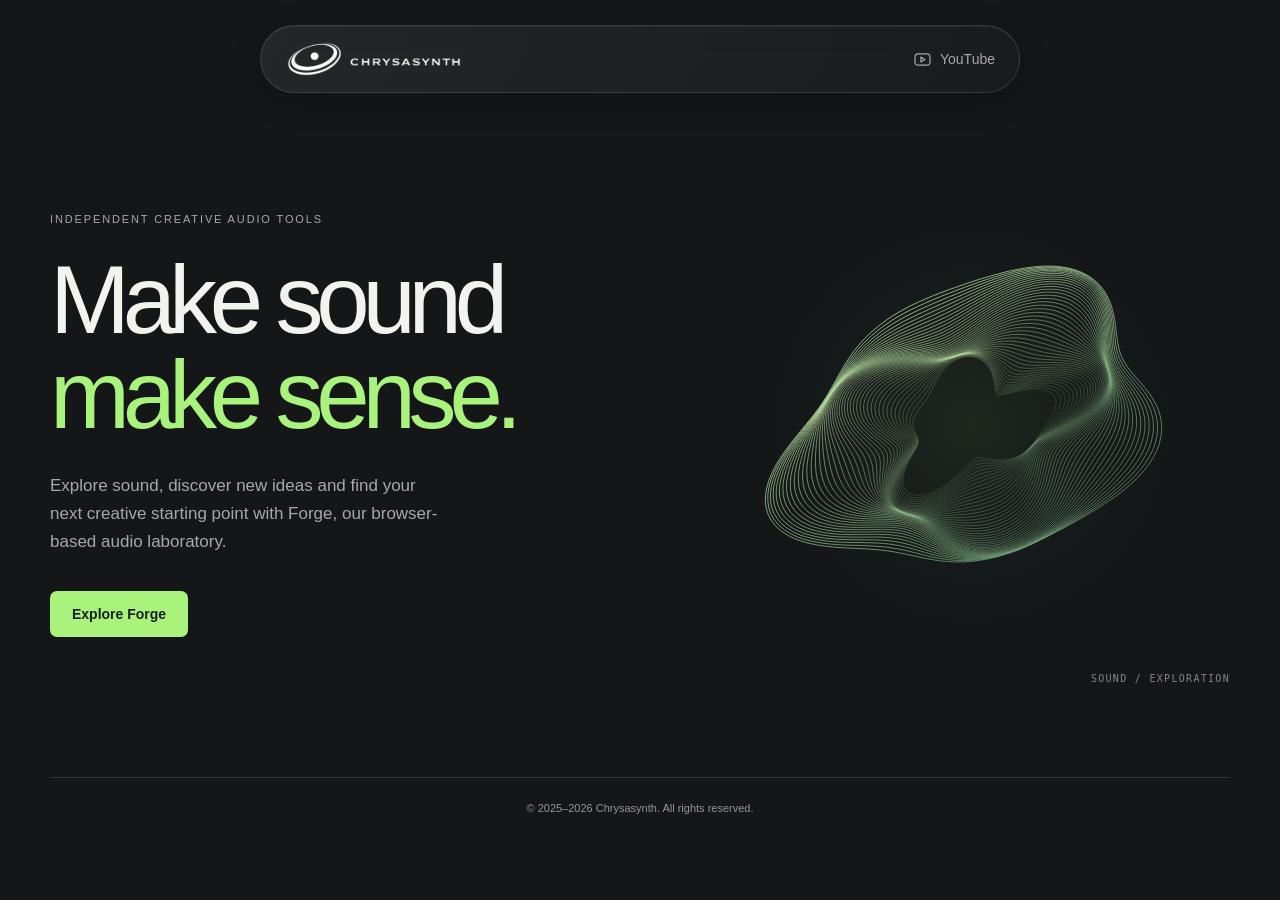
==== index.html @ 1974810e "Add files via upload" ====
<!doctype html>
<html lang="en"><head><meta charset="utf-8"><meta name="viewport" content="width=device-width,initial-scale=1"><meta name="theme-color" content="#141618"><meta name="description" content="Chrysasynth creates tools for sound exploration, music production and sound design. Discover Forge, our browser-based creative audio laboratory."><link rel="canonical" href="https://chrysasynth.com/"><title>Chrysasynth — Make sound make sense.</title><style>
:root{color-scheme:dark;--bg:#141618;--fg:#f2f3ef;--muted:#a4aaa7;--accent:#a9f27c}*{box-sizing:border-box}body{margin:0;background:var(--bg);color:var(--fg);font-family:Arial,Helvetica,sans-serif;-webkit-font-smoothing:antialiased}a{color:inherit;text-decoration:none}a:focus-visible{outline:2px solid var(--accent);outline-offset:6px}.wrap{width:min(1180px,calc(100% - 100px));margin:auto}.header{height:94px;display:flex;align-items:center;justify-content:space-between;gap:20px}.logo{width:195px;height:auto;display:block}.nav{display:flex;align-items:center;gap:30px;font-size:14px}.nav a{color:var(--muted)}.nav a:hover{color:var(--fg)}.nav a:last-child{color:var(--accent)}.hero{display:grid;grid-template-columns:1.1fr .9fr;align-items:center;min-height:calc(100svh - 220px);gap:30px;padding:55px 0 75px}.copy{position:relative;z-index:1}.kicker{font-size:11px;letter-spacing:.17em;text-transform:uppercase;color:var(--muted);margin:0 0 27px}h1{font-size:clamp(58px,7.5vw,112px);font-weight:500;letter-spacing:-.075em;line-height:.99;margin:0 0 30px}h1 span{display:block;color:var(--accent)}.intro{font-size:17px;color:var(--muted);line-height:1.65;max-width:400px;margin:0 0 35px}.cta{display:inline-flex;align-items:center;gap:30px;color:#182016;background:var(--accent);padding:15px 22px;border-radius:7px;font-size:14px;font-weight:bold;transition:background .2s,transform .2s}.cta:hover{background:#c1ffa0;transform:translateY(-2px)}.art{width:100%;min-width:0;position:relative;aspect-ratio:1/1}.art svg{display:block;width:100%;height:100%;overflow:visible}.caption{position:absolute;bottom:0;right:0;color:#7f8882;font:10px monospace;letter-spacing:.13em}.footer{display:flex;justify-content:space-between;align-items:center;gap:20px;padding:32px 0 35px;border-top:1px solid #303532;color:var(--muted);font-size:12px}.footbrand{display:grid;gap:8px}.footbrand .logo{width:155px}.footbrand span{padding-left:37px}.footright{text-align:right;line-height:1.8}.footright a{color:var(--fg)}.footright a:hover{color:var(--accent)}@media(max-width:780px){.wrap{width:calc(100% - 44px)}.header{height:76px}.logo{width:154px}.nav{gap:16px;font-size:13px}.hero{grid-template-columns:1fr;gap:20px;padding:55px 0 35px;min-height:auto}h1{font-size:clamp(54px,12vw,90px)}.art{max-width:420px;justify-self:center}.footer{align-items:flex-start;gap:24px;flex-wrap:wrap}.footright{text-align:left}.footbrand span{padding-left:0}}@media(prefers-reduced-motion:reduce){*{transition:none!important}}

/* Floating glass navigation; the rest of the page remains flat. */
.header{height:68px;margin:25px auto 0;width:min(100%,760px);padding:0 24px;border:1px solid rgba(255,255,255,.12);border-radius:34px;background:linear-gradient(115deg,rgba(255,255,255,.075),rgba(255,255,255,.025));backdrop-filter:blur(18px);-webkit-backdrop-filter:blur(18px);box-shadow:0 8px 32px rgba(0,0,0,.16),inset 0 1px 0 rgba(255,255,255,.055)}.header .logo{width:178px}.nav{gap:14px}.nav a:last-child{color:var(--muted)}.nav a:hover,.nav a:last-child:hover{color:var(--accent)}.social{display:flex;align-items:center;gap:8px}.social svg{width:19px;height:19px}.hero{min-height:calc(100svh - 216px)}.art{cursor:crosshair;isolation:isolate;touch-action:pan-y}.art svg{overflow:visible;pointer-events:auto}.art .caption{pointer-events:none}.footer{padding:25px 0 30px}.footright{font-size:12px}.cta{gap:0}
@media(max-width:780px){.header{height:60px;width:100%;margin-top:18px;padding:0 18px}.header .logo{width:150px}.hero{min-height:auto;padding-top:60px}.footer{flex-direction:column;gap:18px}.footright{text-align:left}.art{cursor:default}}@media(max-width:360px){.header .logo{width:126px}.header{padding:0 14px}.social{gap:5px}}@media(prefers-reduced-motion:reduce){.art{cursor:crosshair}.cta:hover{transform:none}}

.footer{display:flex;justify-content:center;align-items:center;text-align:center;border-top:1px solid #303532;padding:22px 0 28px;color:#929994;font-size:11px;line-height:1.6}.header .logo{cursor:default}@media(max-width:780px){.footer{align-items:center;justify-content:center;gap:0;padding:20px 0 25px}}

body{overflow-x:clip}.art{cursor:default;isolation:auto;pointer-events:none;touch-action:auto}.art svg{pointer-events:none;overflow:visible}.header,.footer{position:relative;z-index:2}.copy{z-index:2}.art .caption{z-index:1}.hero{isolation:isolate}#sheen{display:none}
</style></head><body><div class="wrap"><header class="header"><img class="logo" src="logo.png" alt="Chrysasynth"><nav class="nav" aria-label="Main navigation"><a class="social" href="https://www.youtube.com/@Chrysasynth" target="_blank" rel="noopener noreferrer"><svg viewBox="0 0 24 24" fill="none" stroke="currentColor" stroke-width="1.5" stroke-linejoin="round" aria-hidden="true"><rect x="2.5" y="5" width="19" height="14" rx="4"/><path d="m10 9 5 3-5 3Z"/></svg>YouTube</a></nav></header><main class="hero"><div class="copy"><p class="kicker">Independent creative audio tools</p><h1>Make sound<span>make sense.</span></h1><p class="intro">Explore sound, discover new ideas and find your next creative starting point with Forge, our browser-based audio laboratory.</p><a class="cta" href="https://forge.chrysasynth.com/">Explore Forge</a></div><div class="art" aria-hidden="true"><svg viewBox="0 0 500 500"><defs><radialGradient id="halo"><stop stop-color="#6aa34d" stop-opacity=".13"/><stop offset="1" stop-color="#141618" stop-opacity="0"/></radialGradient><linearGradient id="stroke" x1="0" y1="0" x2="1" y2="1"><stop stop-color="#d9ffb6"/><stop offset="1" stop-color="#507e60"/></linearGradient><radialGradient id="light" gradientUnits="userSpaceOnUse" cx="250" cy="250" r="145"><stop stop-color="#efffda" stop-opacity=".30"/><stop offset="1" stop-color="#a9f27c" stop-opacity="0"/></radialGradient></defs><circle cx="250" cy="250" r="240" fill="url(#halo)"/><g id="waves" fill="none" stroke="url(#stroke)" stroke-width=".85"></g><circle id="sheen" cx="250" cy="250" r="240" fill="url(#light)" opacity="0" pointer-events="none"/></svg><span class="caption">SOUND / EXPLORATION</span></div></main><footer class="footer"><span>© 2025–2026 Chrysasynth. All rights reserved.</span></footer></div><script>
(() => {
const g=document.getElementById('waves'), art=document.querySelector('.art'), light=document.getElementById('light'), sheen=document.getElementById('sheen');
const reduced=matchMedia('(prefers-reduced-motion: reduce)');
const paths=Array.from({length:46},(_,j)=>{const p=document.createElementNS('http://www.w3.org/2000/svg','path');p.setAttribute('opacity',(.24+j*.014).toFixed(2));g.appendChild(p);return p});
const samples=Array.from({length:145},(_,i)=>{let t=i/144*Math.PI*2;return {t,c:Math.cos(t),s:Math.sin(t)}});
let current={x:250,y:250,m:0},target={...current},frame=0,last=0;
function draw(){
 const m=current.m, vx=current.x-250,vy=current.y-250, dist=Math.hypot(vx,vy), ux=dist?vx/dist:0,uy=dist?vy/dist:0;
 const a=-.42+Math.tanh(vx/550)*.13*m,ca=Math.cos(a),sa=Math.sin(a);
 paths.forEach((p,j)=>{let d='';samples.forEach(({t,c,s},i)=>{
 let r=70+j*2.6+18*Math.sin(3*t+j*.105)+10*Math.cos(5*t-j*.07);
 let x=r*c,y=r*s*.69,X=x*ca-y*sa,Y=x*sa+y*ca;
 // Broad, continuous attraction: the facing side stretches more than the far side.
 let facing=(X*ux+Y*uy)/(Math.hypot(X,Y)||1);
 let pull=Math.pow(Math.max(0,(facing+1)/2),2.6);
 // A bounded magnetic field: the sculpture stretches, but never chases the cursor.
 let reach=185*Math.tanh(Math.max(0,dist-65)/300)*m*(.035+.965*pull);
 let layer=.82+.18*j/(paths.length-1);
 X+=ux*reach*layer;Y+=uy*reach*layer;
 let ripple=m*6*Math.sin(t*4+j*.12);X+=c*ripple;Y+=s*ripple;
 d+=(i?'L':'M')+(250+X).toFixed(1)+' '+(250+Y).toFixed(1);
 });p.setAttribute('d',d+'Z');p.setAttribute('opacity',(.24+j*.014).toFixed(2));});
}
function tick(now){frame=0;const dt=last?Math.min(50,now-last):16;last=now;const ease=1-Math.exp(-dt/250);for(const k of ['x','y','m'])current[k]+=(target[k]-current[k])*ease;draw();if(Math.abs(current.x-target.x)+Math.abs(current.y-target.y)+Math.abs(current.m-target.m)*100>.15)frame=requestAnimationFrame(tick);else{current={...target};draw();last=0}}
function schedule(){if(reduced.matches){current={...target};draw();return}if(!frame)frame=requestAnimationFrame(tick)}
function reset(){target={x:250,y:250,m:0};schedule()}
window.addEventListener('pointermove',e=>{if(e.pointerType==='touch')return;const svg=art.querySelector('svg'), matrix=svg.getScreenCTM();if(!matrix)return;const point=new DOMPoint(e.clientX,e.clientY).matrixTransform(matrix.inverse());target={x:point.x,y:point.y,m:1};schedule()},{passive:true});
document.documentElement.addEventListener('pointerleave',reset);window.addEventListener('blur',reset);window.addEventListener('resize',reset);reduced.addEventListener('change',()=>{if(frame)cancelAnimationFrame(frame);frame=0;last=0;current={x:250,y:250,m:0};target={...current};draw()});

draw();
})();
</script></body></html>
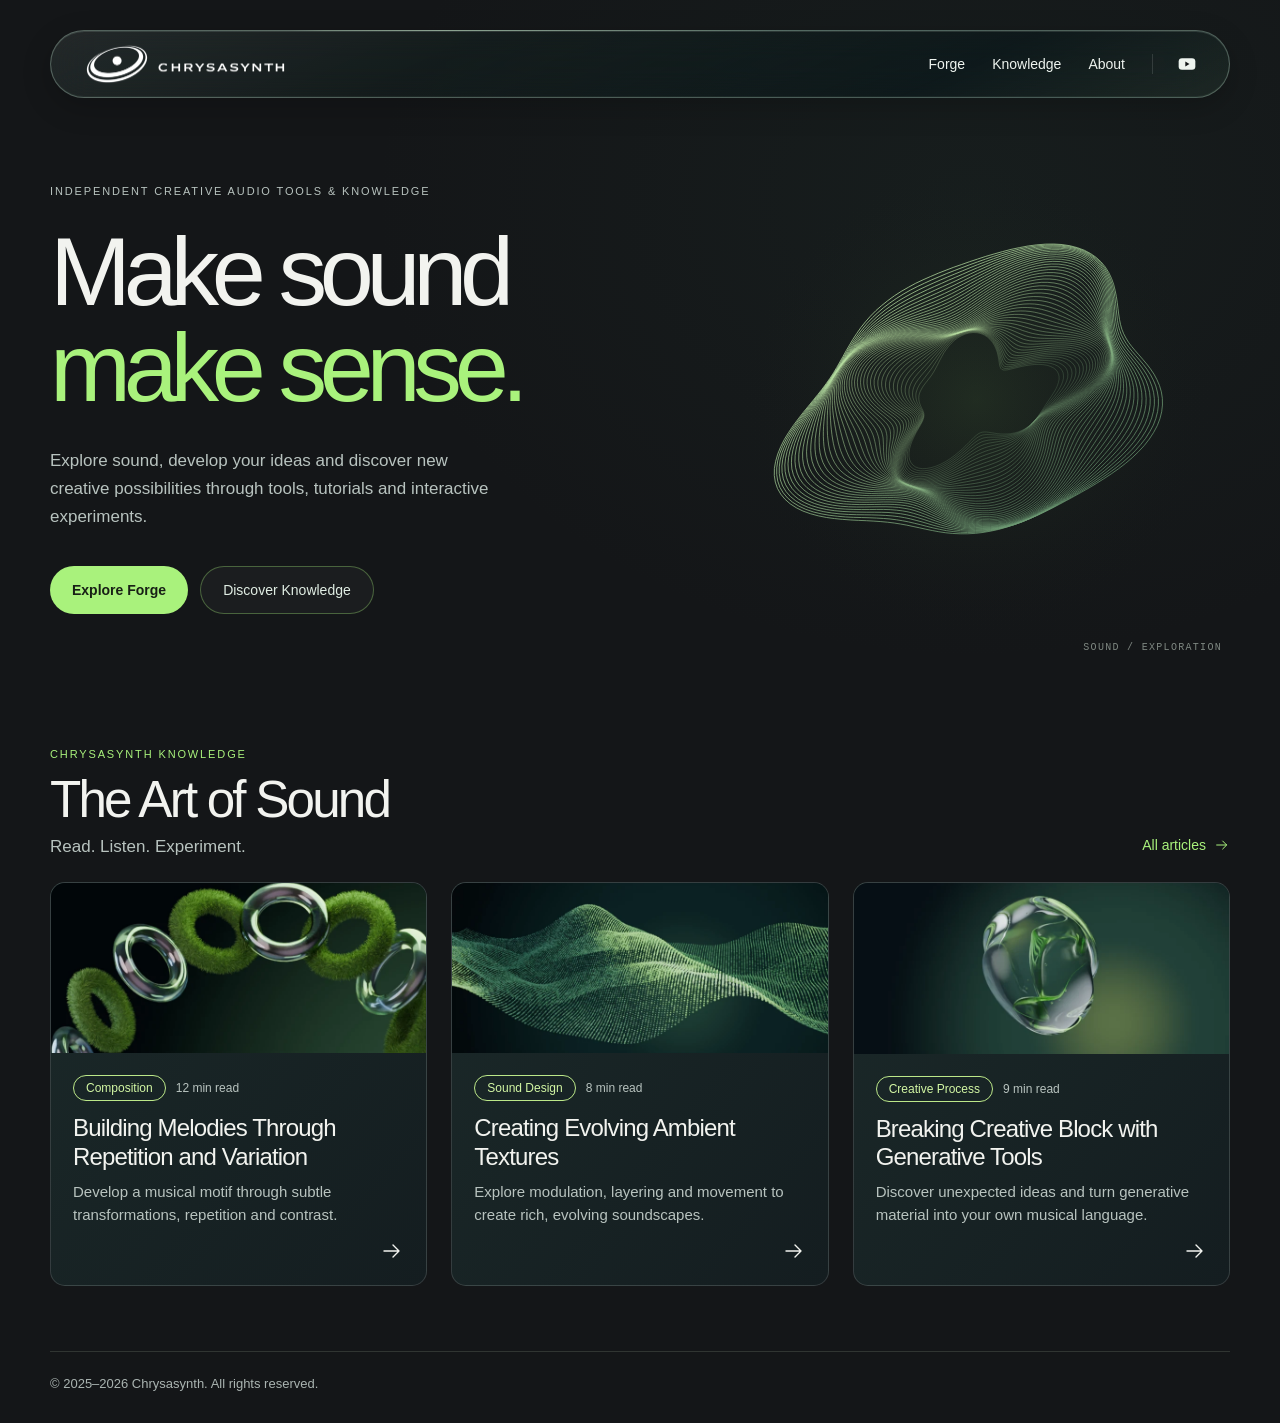
==== commit 2a206a54: "Add files via upload" ====
--- a/index.html
+++ b/index.html
@@ -1,5 +1,5 @@
 <!doctype html>
-<html lang="en"><head><meta charset="utf-8"><meta name="viewport" content="width=device-width,initial-scale=1"><meta name="theme-color" content="#141618"><meta name="description" content="Chrysasynth creates tools for sound exploration, music production and sound design. Discover Forge, our browser-based creative audio laboratory."><link rel="canonical" href="https://chrysasynth.com/"><title>Chrysasynth — Make sound make sense.</title><style>
+<html lang="en"><head><meta charset="utf-8"><meta name="viewport" content="width=device-width,initial-scale=1"><meta name="theme-color" content="#141618"><meta name="description" content="Explore sound with Chrysasynth: discover Forge, our creative audio laboratory, and Knowledge, our interactive articles on composition and sound design."><link rel="canonical" href="https://chrysasynth.com/"><title>Chrysasynth | Make sound, make sense.</title><style>
 :root{color-scheme:dark;--bg:#141618;--fg:#f2f3ef;--muted:#a4aaa7;--accent:#a9f27c}*{box-sizing:border-box}body{margin:0;background:var(--bg);color:var(--fg);font-family:Arial,Helvetica,sans-serif;-webkit-font-smoothing:antialiased}a{color:inherit;text-decoration:none}a:focus-visible{outline:2px solid var(--accent);outline-offset:6px}.wrap{width:min(1180px,calc(100% - 100px));margin:auto}.header{height:94px;display:flex;align-items:center;justify-content:space-between;gap:20px}.logo{width:195px;height:auto;display:block}.nav{display:flex;align-items:center;gap:30px;font-size:14px}.nav a{color:var(--muted)}.nav a:hover{color:var(--fg)}.nav a:last-child{color:var(--accent)}.hero{display:grid;grid-template-columns:1.1fr .9fr;align-items:center;min-height:calc(100svh - 220px);gap:30px;padding:55px 0 75px}.copy{position:relative;z-index:1}.kicker{font-size:11px;letter-spacing:.17em;text-transform:uppercase;color:var(--muted);margin:0 0 27px}h1{font-size:clamp(58px,7.5vw,112px);font-weight:500;letter-spacing:-.075em;line-height:.99;margin:0 0 30px}h1 span{display:block;color:var(--accent)}.intro{font-size:17px;color:var(--muted);line-height:1.65;max-width:400px;margin:0 0 35px}.cta{display:inline-flex;align-items:center;gap:30px;color:#182016;background:var(--accent);padding:15px 22px;border-radius:7px;font-size:14px;font-weight:bold;transition:background .2s,transform .2s}.cta:hover{background:#c1ffa0;transform:translateY(-2px)}.art{width:100%;min-width:0;position:relative;aspect-ratio:1/1}.art svg{display:block;width:100%;height:100%;overflow:visible}.caption{position:absolute;bottom:0;right:0;color:#7f8882;font:10px monospace;letter-spacing:.13em}.footer{display:flex;justify-content:space-between;align-items:center;gap:20px;padding:32px 0 35px;border-top:1px solid #303532;color:var(--muted);font-size:12px}.footbrand{display:grid;gap:8px}.footbrand .logo{width:155px}.footbrand span{padding-left:37px}.footright{text-align:right;line-height:1.8}.footright a{color:var(--fg)}.footright a:hover{color:var(--accent)}@media(max-width:780px){.wrap{width:calc(100% - 44px)}.header{height:76px}.logo{width:154px}.nav{gap:16px;font-size:13px}.hero{grid-template-columns:1fr;gap:20px;padding:55px 0 35px;min-height:auto}h1{font-size:clamp(54px,12vw,90px)}.art{max-width:420px;justify-self:center}.footer{align-items:flex-start;gap:24px;flex-wrap:wrap}.footright{text-align:left}.footbrand span{padding-left:0}}@media(prefers-reduced-motion:reduce){*{transition:none!important}}
 
 /* Floating glass navigation; the rest of the page remains flat. */
@@ -9,7 +9,18 @@
 .footer{display:flex;justify-content:center;align-items:center;text-align:center;border-top:1px solid #303532;padding:22px 0 28px;color:#929994;font-size:11px;line-height:1.6}.header .logo{cursor:default}@media(max-width:780px){.footer{align-items:center;justify-content:center;gap:0;padding:20px 0 25px}}
 
 body{overflow-x:clip}.art{cursor:default;isolation:auto;pointer-events:none;touch-action:auto}.art svg{pointer-events:none;overflow:visible}.header,.footer{position:relative;z-index:2}.copy{z-index:2}.art .caption{z-index:1}.hero{isolation:isolate}#sheen{display:none}
-</style></head><body><div class="wrap"><header class="header"><img class="logo" src="logo.png" alt="Chrysasynth"><nav class="nav" aria-label="Main navigation"><a class="social" href="https://www.youtube.com/@Chrysasynth" target="_blank" rel="noopener noreferrer"><svg viewBox="0 0 24 24" fill="none" stroke="currentColor" stroke-width="1.5" stroke-linejoin="round" aria-hidden="true"><rect x="2.5" y="5" width="19" height="14" rx="4"/><path d="m10 9 5 3-5 3Z"/></svg>YouTube</a></nav></header><main class="hero"><div class="copy"><p class="kicker">Independent creative audio tools</p><h1>Make sound<span>make sense.</span></h1><p class="intro">Explore sound, discover new ideas and find your next creative starting point with Forge, our browser-based audio laboratory.</p><a class="cta" href="https://forge.chrysasynth.com/">Explore Forge</a></div><div class="art" aria-hidden="true"><svg viewBox="0 0 500 500"><defs><radialGradient id="halo"><stop stop-color="#6aa34d" stop-opacity=".13"/><stop offset="1" stop-color="#141618" stop-opacity="0"/></radialGradient><linearGradient id="stroke" x1="0" y1="0" x2="1" y2="1"><stop stop-color="#d9ffb6"/><stop offset="1" stop-color="#507e60"/></linearGradient><radialGradient id="light" gradientUnits="userSpaceOnUse" cx="250" cy="250" r="145"><stop stop-color="#efffda" stop-opacity=".30"/><stop offset="1" stop-color="#a9f27c" stop-opacity="0"/></radialGradient></defs><circle cx="250" cy="250" r="240" fill="url(#halo)"/><g id="waves" fill="none" stroke="url(#stroke)" stroke-width=".85"></g><circle id="sheen" cx="250" cy="250" r="240" fill="url(#light)" opacity="0" pointer-events="none"/></svg><span class="caption">SOUND / EXPLORATION</span></div></main><footer class="footer"><span>© 2025–2026 Chrysasynth. All rights reserved.</span></footer></div><script>
+
+body{background:radial-gradient(ellipse 600px 460px at 76% 200px,#27483b25,transparent 100%),#141618;--bg:#141618;--muted:#b8c3bf}.wrap{width:min(1180px,calc(100% - 96px))}.header{position:sticky;top:18px;z-index:30;width:100%;margin:30px 0 0;padding:0 32px;height:68px}.header .logo{width:205px;cursor:pointer}.header nav{display:flex;align-items:center;gap:27px;font-size:14px}.header nav a{color:#eef4ef}.header nav a:hover{color:var(--accent)}.header .social{border-left:1px solid #ffffff20;padding-left:24px;display:flex}.header .social svg{width:20px}.hero{min-height:580px;padding:48px 0 45px;gap:28px;grid-template-columns:1.12fr .88fr}h1{font-size:clamp(60px,7.6vw,108px)}.intro{max-width:460px}.art .caption{right:8px}.actions{display:flex;flex-wrap:wrap;gap:12px}.cta{gap:14px;border-radius:40px;padding:15px 22px;white-space:nowrap}.cta.secondary{background:#ffffff08;border:1px solid #a9f27c55;color:#e0ede3;font-weight:500}.cta.secondary:hover{background:#a9f27c16}.editorial{border-top:1px solid #ffffff20;padding:50px 0 0}.section-head{display:flex;justify-content:space-between;align-items:end;gap:20px;margin-bottom:25px}.section-head .kicker{margin-bottom:10px;color:#a9f27c}.section-head h2{font-size:clamp(34px,4vw,56px);letter-spacing:-.055em;font-weight:500;margin:0 0 8px}.section-head p:not(.kicker){margin:0;color:var(--muted);font-size:17px}.all-articles{color:var(--accent);font-size:14px;white-space:nowrap;padding-bottom:4px}.featured{display:grid;grid-template-columns:repeat(3,minmax(0,1fr));gap:24px}.story{border:1px solid #ffffff23;border-radius:15px;overflow:hidden;background:linear-gradient(130deg,#1b2929,#141d20);display:flex;flex-direction:column;transition:transform .2s,border-color .2s}.story:hover{transform:translateY(-3px);border-color:#a9f27c80}.story img{display:block;width:100%;height:auto;aspect-ratio:2.2;object-fit:cover}.story-body{min-width:0;padding:22px;display:flex;flex-direction:column;flex:1}.meta{display:flex;align-items:center;gap:10px;font-size:12px;margin-bottom:13px;flex-wrap:wrap}.meta span{border:1px solid #bce889;border-radius:40px;padding:5px 12px;color:#d3f7a4}.meta small{font-size:12px;color:var(--muted)}.story h2{font-size:24px;line-height:1.18;font-weight:500;letter-spacing:-.035em;margin:0 0 10px}.story p{font-size:15px;line-height:1.5;color:var(--muted);margin:0 0 9px}.story .arrow{display:flex;justify-content:flex-end;margin-top:auto;padding-top:4px}.footer{margin-top:65px;justify-content:space-between;text-align:left;font-size:13px;color:#aab4b1}.footer div{display:flex;gap:15px}.footer a:hover{color:var(--accent)}
+@media(max-width:850px){.wrap{width:calc(100% - 48px)}.header{padding:0 20px}.header .logo{width:160px}.header nav{gap:14px}.hero{min-height:0;padding:65px 0 35px}.featured{gap:14px}.story-body{padding:16px}.story h2{font-size:21px}}@media(max-width:780px){.hero{grid-template-columns:1fr;gap:0}.art{max-width:380px}.featured{grid-template-columns:1fr}.story img{aspect-ratio:2.2}.section-head{align-items:start}.footer{align-items:flex-start}}@media(max-width:560px){.wrap{width:calc(100% - 32px)}.header{height:58px;padding:0 13px;margin-top:16px;top:10px}.header .logo{width:112px}.header nav{gap:9px;font-size:12px}.header .social{display:none}.hero{padding-top:48px}h1{font-size:clamp(49px,11vw,70px)}.section-head h2{font-size:35px}.all-articles{font-size:12px}.cta{font-size:13px;padding:13px 17px}.editorial{padding-top:34px}.footer{margin-top:40px}}@media(prefers-reduced-motion:reduce){.story:hover{transform:none}}
+
+.header{width:min(100%,860px);margin-inline:auto}.header .logo{width:178px}@media(max-width:850px){.header .logo{width:150px}}@media(max-width:560px){.header .logo{width:110px}.header .social{display:flex;padding-left:8px;border-left:0}.header .social svg{width:17px}.header nav{gap:10px}}
+
+/* V3: match the Knowledge header and let the editorial section breathe. */
+.header{width:100%;margin:30px 0 0;height:68px;padding:0 32px;border-radius:50px;gap:20px;top:18px}.header .logo{width:205px}.header nav{gap:27px;font-size:14px}.header nav a:not(.social){position:relative;isolation:isolate;white-space:nowrap}.header nav a:not(.social)::before{content:"";position:absolute;inset:-11px -12px;border-radius:40px;border:1px solid transparent;z-index:-1;transition:background .2s,border-color .2s}.header nav a:not(.social):hover::before,.header nav a:not(.social):focus-visible::before{background:linear-gradient(145deg,#a9f27c21,#a9f27c08);border-color:#a9f27c55}.header .social{padding-left:24px;border-left:1px solid #ffffff20}.editorial{border-top:0}.all-articles{display:inline-flex;align-items:center;gap:8px}.all-articles svg{flex:none}.header .social svg{display:block;height:20px}
+@media(max-width:850px){.header{padding:0 20px}.header .logo{width:160px}.header nav{gap:14px}.header nav a:not(.social)::before{inset:-8px -6px}}
+@media(max-width:560px){.header{height:58px;padding:0 13px;margin-top:16px;top:10px;gap:8px}.header .logo{width:112px}.header nav{gap:9px;font-size:12px}.header .social{display:none}.header nav a:not(.social)::before{inset:-7px -4px}}
+@media(max-width:360px){.header .logo{width:100px}.header nav{gap:7px;font-size:11px}}
+</style><link rel="stylesheet" href="knowledge/glass.css"></head><body><div class="wrap"><header class="header"><a href="index.html"><img alt="Chrysasynth" class="logo" src="logo.png"/></a><nav aria-label="Main navigation"><a href="https://forge.chrysasynth.com/">Forge</a><a href="knowledge/index.html">Knowledge</a><a href="https://forge.chrysasynth.com/#about">About</a><a aria-label="YouTube" class="social" href="https://www.youtube.com/@Chrysasynth"><svg fill="currentColor" viewbox="0 0 24 24" width="20"><rect height="14" rx="4" width="20" x="2" y="5"></rect><path d="m10 9 5 3-5 3Z" fill="#141618"></path></svg></a></nav></header><main><section class="hero"><div class="copy"><p class="kicker">Independent creative audio tools &amp; knowledge</p><h1>Make sound<span>make sense.</span></h1><p class="intro">Explore sound, develop your ideas and discover new creative possibilities through tools, tutorials and interactive experiments.</p><div class="actions"><a class="cta" href="https://forge.chrysasynth.com/">Explore Forge</a><a class="cta secondary" href="knowledge/index.html">Discover Knowledge</a></div></div><div class="art" aria-hidden="true"><svg viewBox="0 0 500 500"><defs><radialGradient id="halo"><stop stop-color="#6aa34d" stop-opacity=".13"/><stop offset="1" stop-color="#141618" stop-opacity="0"/></radialGradient><linearGradient id="stroke" x1="0" y1="0" x2="1" y2="1"><stop stop-color="#d9ffb6"/><stop offset="1" stop-color="#507e60"/></linearGradient><radialGradient id="light" gradientUnits="userSpaceOnUse" cx="250" cy="250" r="145"><stop stop-color="#efffda" stop-opacity=".30"/><stop offset="1" stop-color="#a9f27c" stop-opacity="0"/></radialGradient></defs><circle cx="250" cy="250" r="240" fill="url(#halo)"/><g id="waves" fill="none" stroke="url(#stroke)" stroke-width=".85"></g><circle id="sheen" cx="250" cy="250" r="240" fill="url(#light)" opacity="0" pointer-events="none"/></svg><span class="caption">SOUND / EXPLORATION</span></div></section><section aria-labelledby="editorial-title" class="editorial"><div class="section-head"><div><p class="kicker">Chrysasynth Knowledge</p><h2 id="editorial-title">The Art of Sound</h2><p>Read. Listen. Experiment.</p></div><a class="all-articles" href="knowledge/index.html">All articles <svg aria-hidden="true" width="16" height="16" viewBox="0 0 24 24" fill="none" stroke="currentColor" stroke-width="1.5" stroke-linecap="round" stroke-linejoin="round"><path d="M4 12h15m-6-6 6 6-6 6"/></svg></a></div><div class="featured"><a class="story" href="knowledge/articles/melodic-variations/index.html"><img alt="Alternating grass-covered and glass rings following a curved path" decoding="async" height="450" loading="lazy" src="knowledge/articles/melodic-variations/assets/cover.webp" width="800"/><div class="story-body"><div class="meta"><span>Composition</span><small>12 min read</small></div><h2>Building Melodies Through Repetition and Variation</h2><p>Develop a musical motif through subtle transformations, repetition and contrast.</p><div class="arrow"><svg aria-hidden="true" fill="none" height="24" stroke="currentColor" stroke-linecap="round" stroke-linejoin="round" stroke-width="1.4" viewbox="0 0 24 24" width="24"><path d="M4 12h15m-6-6 6 6-6 6"></path></svg></div></div></a><a class="story" href="knowledge/articles/ambient-textures/index.html"><img alt="Green particle waves forming layered ambient textures" decoding="async" height="450" loading="lazy" src="knowledge/articles/ambient-textures/assets/cover.webp" width="800"/><div class="story-body"><div class="meta"><span>Sound Design</span><small>8 min read</small></div><h2>Creating Evolving Ambient Textures</h2><p>Explore modulation, layering and movement to create rich, evolving soundscapes.</p><div class="arrow"><svg aria-hidden="true" fill="none" height="24" stroke="currentColor" stroke-linecap="round" stroke-linejoin="round" stroke-width="1.4" viewbox="0 0 24 24" width="24"><path d="M4 12h15m-6-6 6 6-6 6"></path></svg></div></div></a><a class="story" href="knowledge/articles/creative-block/index.html"><img alt="Translucent sculptural pebble with a folded inner membrane" decoding="async" height="450" loading="lazy" src="knowledge/articles/creative-block/assets/cover.webp" width="800"/><div class="story-body"><div class="meta"><span>Creative Process</span><small>9 min read</small></div><h2>Breaking Creative Block with Generative Tools</h2><p>Discover unexpected ideas and turn generative material into your own musical language.</p><div class="arrow"><svg aria-hidden="true" fill="none" height="24" stroke="currentColor" stroke-linecap="round" stroke-linejoin="round" stroke-width="1.4" viewbox="0 0 24 24" width="24"><path d="M4 12h15m-6-6 6 6-6 6"></path></svg></div></div></a></div></section></main><footer class="footer"><span>© 2025–2026 Chrysasynth. All rights reserved.</span></footer></div><script>
 (() => {
 const g=document.getElementById('waves'), art=document.querySelector('.art'), light=document.getElementById('light'), sheen=document.getElementById('sheen');
 const reduced=matchMedia('(prefers-reduced-motion: reduce)');
@@ -41,4 +52,4 @@
 
 draw();
 })();
-</script></body></html>+</script><script src="knowledge/learn.js"></script></body></html>
--- a/knowledge/glass.css
+++ b/knowledge/glass.css
@@ -0,0 +1,6 @@
+/* Shared optical glass: transmitted colour, soft reflections, edge lighting. */
+.header,.reader{background:linear-gradient(155deg,rgba(201,240,216,.09),rgba(24,54,43,.19) 35%,rgba(9,24,27,.52) 75%,rgba(139,207,150,.08));border:1px solid rgba(195,231,210,.32);backdrop-filter:blur(24px) saturate(155%);-webkit-backdrop-filter:blur(24px) saturate(155%);box-shadow:inset 0 1px 0 rgba(230,255,236,.12),inset 0 -1px 0 rgba(151,214,173,.07),0 9px 30px #0003;color:#eef4ef}
+.header::before,.reader::before{content:"";position:absolute;pointer-events:none;top:-1px;left:8%;right:8%;height:1px;background:linear-gradient(90deg,transparent,#e0ffdc70 30%,#b1e9c51a 65%,transparent);border-radius:50%}
+.header.is-scrolled{background:linear-gradient(135deg,#19332edb,#0a171be0);box-shadow:inset 0 1px 0 #e0ffdc16,0 9px 30px #0005}
+.header .active,.nav .active{background:linear-gradient(145deg,#a9f27c21,#a9f27c08);border-color:#a9f27c55;color:#bdf797}
+@media(max-width:560px){.header .logo{width:112px}.header nav{gap:9px}.header .active,.nav .active{padding:7px 9px}.header .social{display:none}}
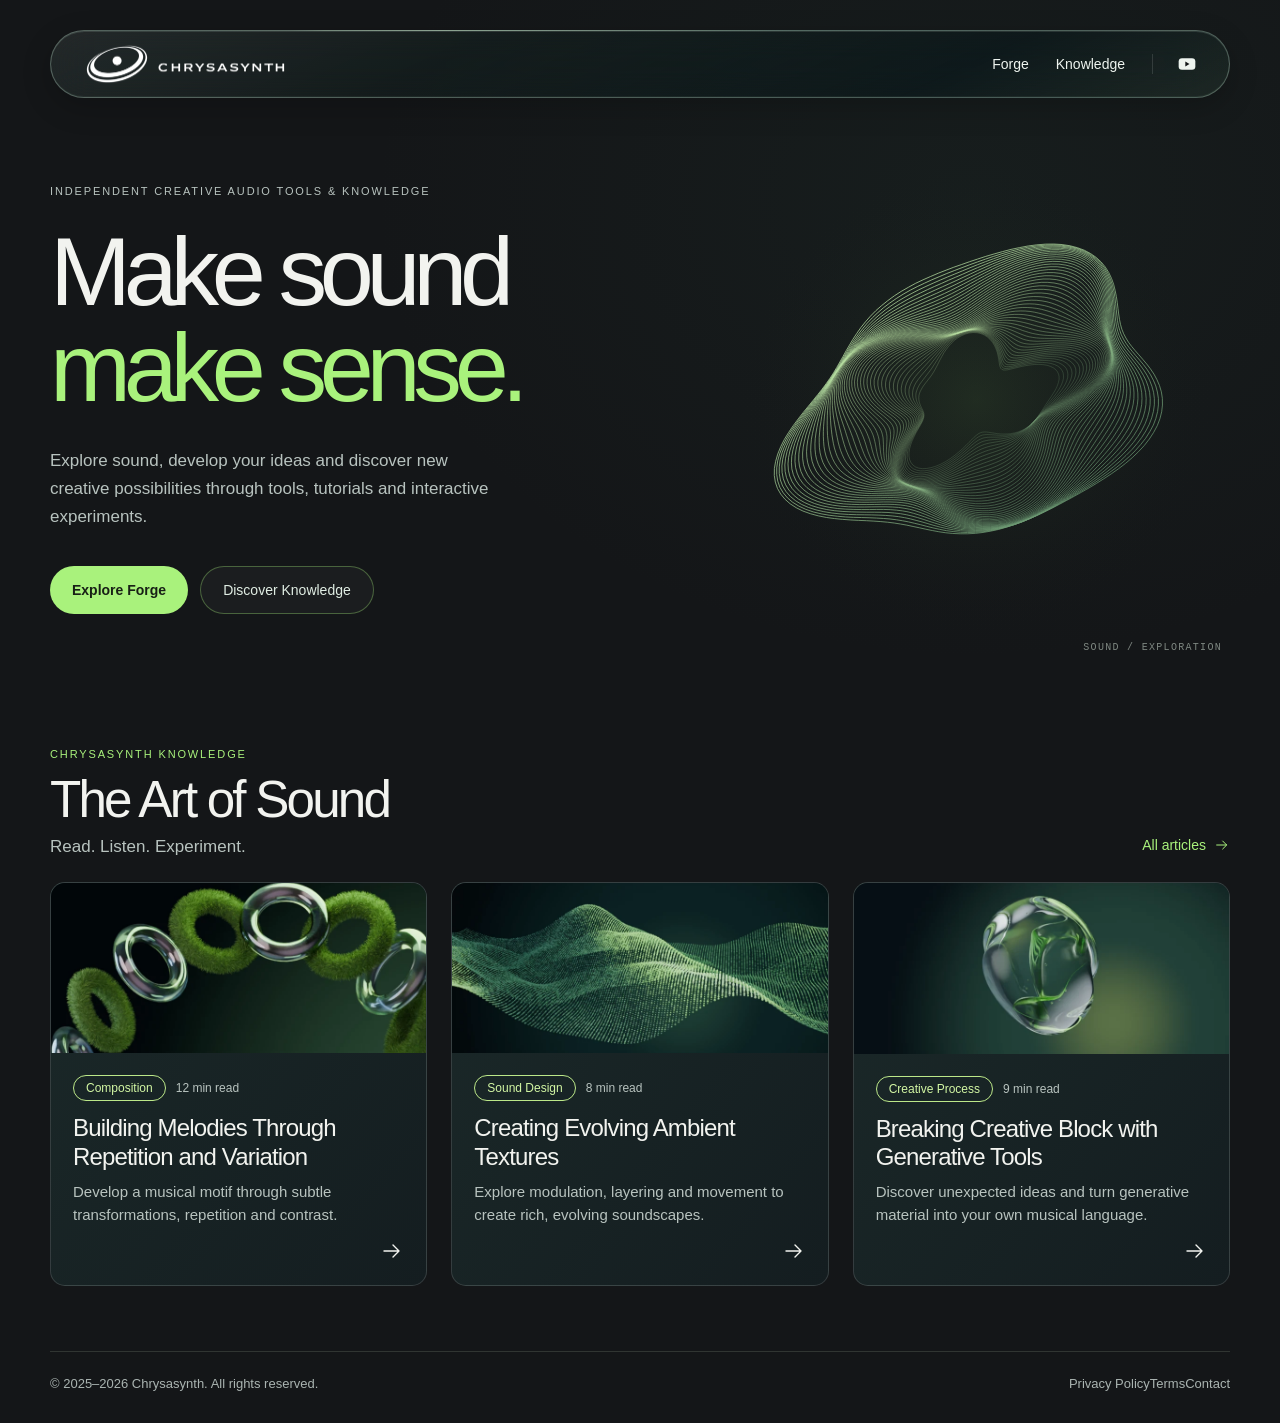
==== commit 442756c5: "Add files via upload" ====
--- a/index.html
+++ b/index.html
@@ -20,7 +20,7 @@
 @media(max-width:850px){.header{padding:0 20px}.header .logo{width:160px}.header nav{gap:14px}.header nav a:not(.social)::before{inset:-8px -6px}}
 @media(max-width:560px){.header{height:58px;padding:0 13px;margin-top:16px;top:10px;gap:8px}.header .logo{width:112px}.header nav{gap:9px;font-size:12px}.header .social{display:none}.header nav a:not(.social)::before{inset:-7px -4px}}
 @media(max-width:360px){.header .logo{width:100px}.header nav{gap:7px;font-size:11px}}
-</style><link rel="stylesheet" href="knowledge/glass.css"></head><body><div class="wrap"><header class="header"><a href="index.html"><img alt="Chrysasynth" class="logo" src="logo.png"/></a><nav aria-label="Main navigation"><a href="https://forge.chrysasynth.com/">Forge</a><a href="knowledge/index.html">Knowledge</a><a href="https://forge.chrysasynth.com/#about">About</a><a aria-label="YouTube" class="social" href="https://www.youtube.com/@Chrysasynth"><svg fill="currentColor" viewbox="0 0 24 24" width="20"><rect height="14" rx="4" width="20" x="2" y="5"></rect><path d="m10 9 5 3-5 3Z" fill="#141618"></path></svg></a></nav></header><main><section class="hero"><div class="copy"><p class="kicker">Independent creative audio tools &amp; knowledge</p><h1>Make sound<span>make sense.</span></h1><p class="intro">Explore sound, develop your ideas and discover new creative possibilities through tools, tutorials and interactive experiments.</p><div class="actions"><a class="cta" href="https://forge.chrysasynth.com/">Explore Forge</a><a class="cta secondary" href="knowledge/index.html">Discover Knowledge</a></div></div><div class="art" aria-hidden="true"><svg viewBox="0 0 500 500"><defs><radialGradient id="halo"><stop stop-color="#6aa34d" stop-opacity=".13"/><stop offset="1" stop-color="#141618" stop-opacity="0"/></radialGradient><linearGradient id="stroke" x1="0" y1="0" x2="1" y2="1"><stop stop-color="#d9ffb6"/><stop offset="1" stop-color="#507e60"/></linearGradient><radialGradient id="light" gradientUnits="userSpaceOnUse" cx="250" cy="250" r="145"><stop stop-color="#efffda" stop-opacity=".30"/><stop offset="1" stop-color="#a9f27c" stop-opacity="0"/></radialGradient></defs><circle cx="250" cy="250" r="240" fill="url(#halo)"/><g id="waves" fill="none" stroke="url(#stroke)" stroke-width=".85"></g><circle id="sheen" cx="250" cy="250" r="240" fill="url(#light)" opacity="0" pointer-events="none"/></svg><span class="caption">SOUND / EXPLORATION</span></div></section><section aria-labelledby="editorial-title" class="editorial"><div class="section-head"><div><p class="kicker">Chrysasynth Knowledge</p><h2 id="editorial-title">The Art of Sound</h2><p>Read. Listen. Experiment.</p></div><a class="all-articles" href="knowledge/index.html">All articles <svg aria-hidden="true" width="16" height="16" viewBox="0 0 24 24" fill="none" stroke="currentColor" stroke-width="1.5" stroke-linecap="round" stroke-linejoin="round"><path d="M4 12h15m-6-6 6 6-6 6"/></svg></a></div><div class="featured"><a class="story" href="knowledge/articles/melodic-variations/index.html"><img alt="Alternating grass-covered and glass rings following a curved path" decoding="async" height="450" loading="lazy" src="knowledge/articles/melodic-variations/assets/cover.webp" width="800"/><div class="story-body"><div class="meta"><span>Composition</span><small>12 min read</small></div><h2>Building Melodies Through Repetition and Variation</h2><p>Develop a musical motif through subtle transformations, repetition and contrast.</p><div class="arrow"><svg aria-hidden="true" fill="none" height="24" stroke="currentColor" stroke-linecap="round" stroke-linejoin="round" stroke-width="1.4" viewbox="0 0 24 24" width="24"><path d="M4 12h15m-6-6 6 6-6 6"></path></svg></div></div></a><a class="story" href="knowledge/articles/ambient-textures/index.html"><img alt="Green particle waves forming layered ambient textures" decoding="async" height="450" loading="lazy" src="knowledge/articles/ambient-textures/assets/cover.webp" width="800"/><div class="story-body"><div class="meta"><span>Sound Design</span><small>8 min read</small></div><h2>Creating Evolving Ambient Textures</h2><p>Explore modulation, layering and movement to create rich, evolving soundscapes.</p><div class="arrow"><svg aria-hidden="true" fill="none" height="24" stroke="currentColor" stroke-linecap="round" stroke-linejoin="round" stroke-width="1.4" viewbox="0 0 24 24" width="24"><path d="M4 12h15m-6-6 6 6-6 6"></path></svg></div></div></a><a class="story" href="knowledge/articles/creative-block/index.html"><img alt="Translucent sculptural pebble with a folded inner membrane" decoding="async" height="450" loading="lazy" src="knowledge/articles/creative-block/assets/cover.webp" width="800"/><div class="story-body"><div class="meta"><span>Creative Process</span><small>9 min read</small></div><h2>Breaking Creative Block with Generative Tools</h2><p>Discover unexpected ideas and turn generative material into your own musical language.</p><div class="arrow"><svg aria-hidden="true" fill="none" height="24" stroke="currentColor" stroke-linecap="round" stroke-linejoin="round" stroke-width="1.4" viewbox="0 0 24 24" width="24"><path d="M4 12h15m-6-6 6 6-6 6"></path></svg></div></div></a></div></section></main><footer class="footer"><span>© 2025–2026 Chrysasynth. All rights reserved.</span></footer></div><script>
+</style><link rel="stylesheet" href="knowledge/glass.css"></head><body><div class="wrap"><header class="header"><a href="index.html"><img alt="Chrysasynth" class="logo" src="logo.png"/></a><nav aria-label="Main navigation"><a href="https://forge.chrysasynth.com/">Forge</a><a href="knowledge/index.html">Knowledge</a><a aria-label="YouTube" class="social" href="https://www.youtube.com/@Chrysasynth"><svg fill="currentColor" viewbox="0 0 24 24" width="20"><rect height="14" rx="4" width="20" x="2" y="5"></rect><path d="m10 9 5 3-5 3Z" fill="#141618"></path></svg></a></nav></header><main><section class="hero"><div class="copy"><p class="kicker">Independent creative audio tools &amp; knowledge</p><h1>Make sound<span>make sense.</span></h1><p class="intro">Explore sound, develop your ideas and discover new creative possibilities through tools, tutorials and interactive experiments.</p><div class="actions"><a class="cta" href="https://forge.chrysasynth.com/">Explore Forge</a><a class="cta secondary" href="knowledge/index.html">Discover Knowledge</a></div></div><div class="art" aria-hidden="true"><svg viewBox="0 0 500 500"><defs><radialGradient id="halo"><stop stop-color="#6aa34d" stop-opacity=".13"/><stop offset="1" stop-color="#141618" stop-opacity="0"/></radialGradient><linearGradient id="stroke" x1="0" y1="0" x2="1" y2="1"><stop stop-color="#d9ffb6"/><stop offset="1" stop-color="#507e60"/></linearGradient><radialGradient id="light" gradientUnits="userSpaceOnUse" cx="250" cy="250" r="145"><stop stop-color="#efffda" stop-opacity=".30"/><stop offset="1" stop-color="#a9f27c" stop-opacity="0"/></radialGradient></defs><circle cx="250" cy="250" r="240" fill="url(#halo)"/><g id="waves" fill="none" stroke="url(#stroke)" stroke-width=".85"></g><circle id="sheen" cx="250" cy="250" r="240" fill="url(#light)" opacity="0" pointer-events="none"/></svg><span class="caption">SOUND / EXPLORATION</span></div></section><section aria-labelledby="editorial-title" class="editorial"><div class="section-head"><div><p class="kicker">Chrysasynth Knowledge</p><h2 id="editorial-title">The Art of Sound</h2><p>Read. Listen. Experiment.</p></div><a class="all-articles" href="knowledge/index.html">All articles <svg aria-hidden="true" width="16" height="16" viewBox="0 0 24 24" fill="none" stroke="currentColor" stroke-width="1.5" stroke-linecap="round" stroke-linejoin="round"><path d="M4 12h15m-6-6 6 6-6 6"/></svg></a></div><div class="featured"><a class="story" href="knowledge/articles/melodic-variations/index.html"><img alt="Alternating grass-covered and glass rings following a curved path" decoding="async" height="450" loading="lazy" src="knowledge/articles/melodic-variations/assets/cover.webp" width="800"/><div class="story-body"><div class="meta"><span>Composition</span><small>12 min read</small></div><h2>Building Melodies Through Repetition and Variation</h2><p>Develop a musical motif through subtle transformations, repetition and contrast.</p><div class="arrow"><svg aria-hidden="true" fill="none" height="24" stroke="currentColor" stroke-linecap="round" stroke-linejoin="round" stroke-width="1.4" viewbox="0 0 24 24" width="24"><path d="M4 12h15m-6-6 6 6-6 6"></path></svg></div></div></a><a class="story" href="knowledge/articles/ambient-textures/index.html"><img alt="Green particle waves forming layered ambient textures" decoding="async" height="450" loading="lazy" src="knowledge/articles/ambient-textures/assets/cover.webp" width="800"/><div class="story-body"><div class="meta"><span>Sound Design</span><small>8 min read</small></div><h2>Creating Evolving Ambient Textures</h2><p>Explore modulation, layering and movement to create rich, evolving soundscapes.</p><div class="arrow"><svg aria-hidden="true" fill="none" height="24" stroke="currentColor" stroke-linecap="round" stroke-linejoin="round" stroke-width="1.4" viewbox="0 0 24 24" width="24"><path d="M4 12h15m-6-6 6 6-6 6"></path></svg></div></div></a><a class="story" href="knowledge/articles/creative-block/index.html"><img alt="Translucent sculptural pebble with a folded inner membrane" decoding="async" height="450" loading="lazy" src="knowledge/articles/creative-block/assets/cover.webp" width="800"/><div class="story-body"><div class="meta"><span>Creative Process</span><small>9 min read</small></div><h2>Breaking Creative Block with Generative Tools</h2><p>Discover unexpected ideas and turn generative material into your own musical language.</p><div class="arrow"><svg aria-hidden="true" fill="none" height="24" stroke="currentColor" stroke-linecap="round" stroke-linejoin="round" stroke-width="1.4" viewbox="0 0 24 24" width="24"><path d="M4 12h15m-6-6 6 6-6 6"></path></svg></div></div></a></div></section></main><footer class="footer site-footer"><span>© 2025–2026 Chrysasynth. All rights reserved.</span><nav aria-label="Legal navigation"><a href="privacy-policy.html">Privacy Policy</a><a href="terms-and-conditions.html">Terms</a><a href="mailto:contact@chrysasynth.com">Contact</a></nav></footer></div><script>
 (() => {
 const g=document.getElementById('waves'), art=document.querySelector('.art'), light=document.getElementById('light'), sheen=document.getElementById('sheen');
 const reduced=matchMedia('(prefers-reduced-motion: reduce)');
